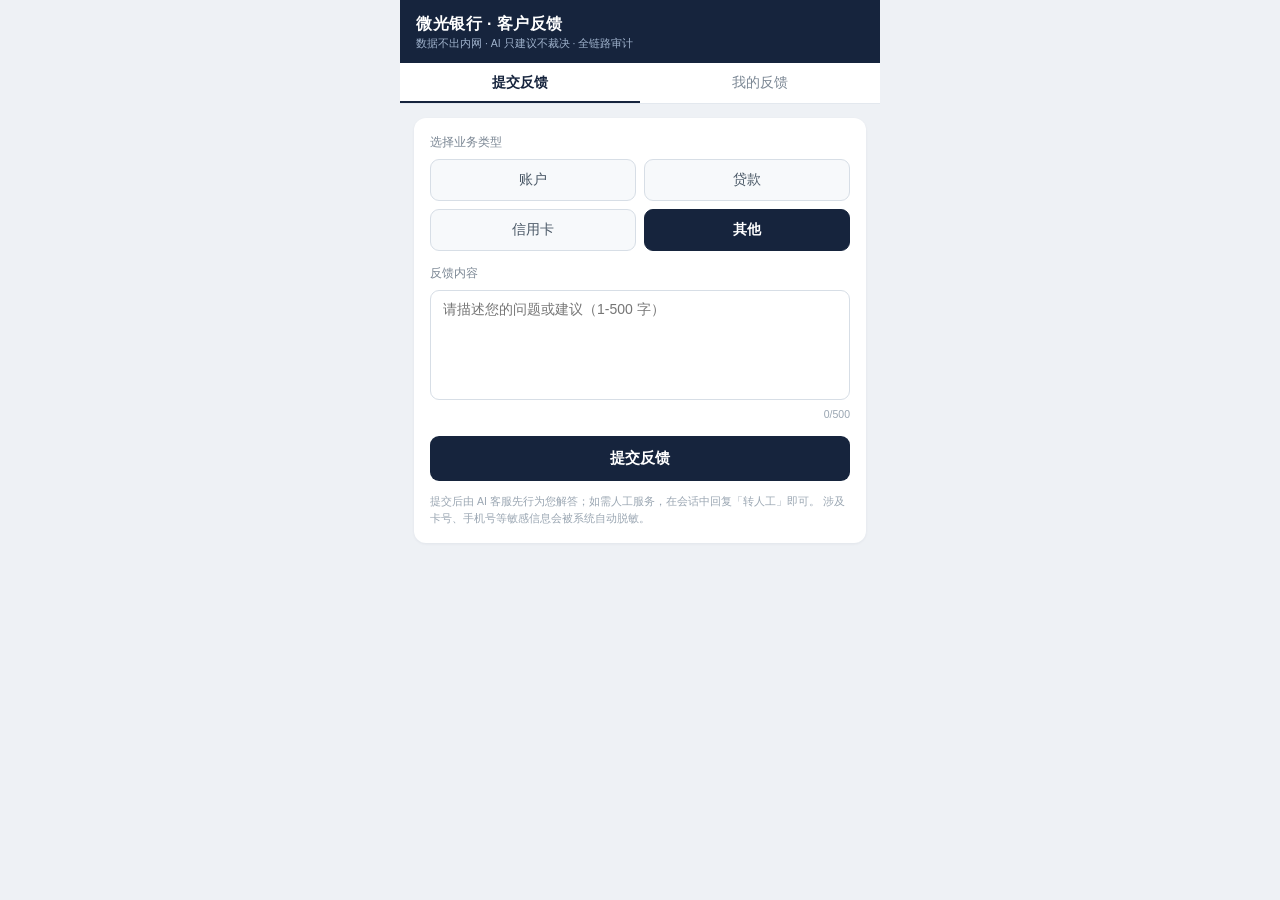
==== h5/index.html @ 015b31b2 "v1.4.2 全量提交：三区架构 + 今日修复（会话续期/强制登录/左侧导航/AI话术/布局优化）" ====
<!DOCTYPE html>
<html lang="zh-CN">
<head>
<meta charset="UTF-8">
<meta name="viewport" content="width=device-width, initial-scale=1.0, maximum-scale=1.0, user-scalable=no">
<title>微光银行 · 客户反馈</title>
<style>
  *{margin:0;padding:0;box-sizing:border-box;-webkit-tap-highlight-color:transparent}
  html,body{height:100%}
  body{font-family:-apple-system,BlinkMacSystemFont,"PingFang SC","Microsoft YaHei",sans-serif;
    background:#eef1f5;color:#26303a;display:flex;justify-content:center}
  .phone{width:100%;max-width:480px;min-height:100%;background:#eef1f5;display:flex;flex-direction:column;position:relative}
  .hd{background:#16243d;color:#fff;padding:14px 16px 12px;position:sticky;top:0;z-index:5}
  .hd h1{font-size:16px;font-weight:600;letter-spacing:.5px}
  .hd p{font-size:10.5px;color:#9fb2cc;margin-top:2px}
  .tabs{display:flex;background:#fff;border-bottom:1px solid #e3e8ee;position:sticky;top:56px;z-index:5}
  .tabs button{flex:1;border:0;background:none;padding:11px 0;font-size:13.5px;color:#7b8794;cursor:pointer}
  .tabs button.on{color:#16243d;font-weight:600;box-shadow:inset 0 -2px 0 #16243d}
  .page{flex:1;padding:14px 14px 90px;display:none}
  .page.on{display:block}
  .card{background:#fff;border-radius:12px;padding:16px;box-shadow:0 1px 3px rgba(22,36,61,.06)}
  .lbl{font-size:12px;color:#7b8794;margin:14px 0 8px}
  .lbl:first-child{margin-top:0}
  .chips{display:grid;grid-template-columns:1fr 1fr;gap:8px}
  .chips button{border:1px solid #d7dee6;background:#f7f9fb;border-radius:9px;padding:11px 0;
    font-size:13.5px;color:#4a5866;cursor:pointer;transition:.15s}
  .chips button.on{background:#16243d;border-color:#16243d;color:#fff;font-weight:600}
  textarea{width:100%;height:110px;border:1px solid #d7dee6;border-radius:9px;padding:10px 12px;
    font-size:14px;resize:none;font-family:inherit;color:#26303a}
  textarea:focus{outline:none;border-color:#16243d}
  .cnt{font-size:10.5px;color:#9aa6b2;text-align:right;margin-top:4px}
  .btn{width:100%;border:0;border-radius:9px;padding:13px 0;font-size:15px;font-weight:600;
    background:#16243d;color:#fff;cursor:pointer;margin-top:16px}
  .btn:disabled{opacity:.45}
  .btn.ghost{background:#fff;color:#16243d;border:1px solid #c6cfda;margin-top:8px;font-weight:500}
  .item{background:#fff;border-radius:10px;padding:12px 14px;margin-bottom:9px;cursor:pointer;
    box-shadow:0 1px 2px rgba(22,36,61,.05)}
  .item .r1{display:flex;justify-content:space-between;align-items:center;gap:8px}
  .item .r1 b{font-size:12.5px;color:#16243d;font-family:Consolas,monospace}
  .item .r2{font-size:12px;color:#7b8794;margin-top:5px;overflow:hidden;text-overflow:ellipsis;white-space:nowrap}
  .chip{display:inline-block;padding:1.5px 9px;border-radius:999px;font-size:10.5px;font-weight:600;white-space:nowrap}
  .st-SUBMITTED{background:#eceff1;color:#546e7a}
  .st-AI_ANSWERING{background:#e3f2fd;color:#1565c0}
  .st-CLOSED_AI{background:#e0f2f1;color:#00695c}
  .st-PENDING_HUMAN{background:#ffebee;color:#c62828}
  .st-HUMAN_ANSWERING{background:#fff8e1;color:#b26a00}
  .st-CLOSED_HUMAN{background:#e8eaf6;color:#3949ab}
  .st-UNKNOWN{background:#eceff1;color:#78909c}
  .empty{text-align:center;color:#9aa6b2;font-size:13px;padding:40px 0}
  .chat{padding:0}
  .msgs{height:calc(100vh - 210px);min-height:300px;overflow-y:auto;padding:14px 12px}
  .m{max-width:78%;margin-bottom:12px;position:relative}
  .m .who{font-size:10px;color:#9aa6b2;margin-bottom:3px}
  .m .bub{padding:9px 12px;border-radius:12px;font-size:13.5px;line-height:1.55;word-break:break-all}
  .m.in{margin-right:auto}
  .m.in .bub{background:#fff;border:1px solid #e3e8ee;border-top-left-radius:3px}
  .m.out{margin-left:auto}
  .m.out .bub{background:#16243d;color:#fff;border-top-right-radius:3px}
  .sys{text-align:center;font-size:10.5px;color:#90a4ae;margin:10px 0}
  .rate{display:flex;gap:8px;padding:0 12px 10px}
  .rate button{flex:1;border:1px solid #c6cfda;background:#fff;border-radius:8px;padding:9px 0;
    font-size:13px;color:#16243d;cursor:pointer}
  .rate button:disabled{opacity:.5}
  .inputbar{display:flex;gap:8px;padding:10px 12px;border-top:1px solid #e3e8ee;background:#fff}
  .inputbar textarea{flex:1;height:40px;border-radius:9px}
  .inputbar button{border:0;border-radius:9px;padding:0 18px;background:#16243d;color:#fff;
    font-size:13.5px;font-weight:600;cursor:pointer}
  .hint{max-width:480px;width:100%;margin:0 auto}
  .demo-note{max-width:480px;margin:14px auto 0;background:#fff;border-radius:10px;padding:10px 14px;
    font-size:11px;color:#7b8794;line-height:1.7}
  .toast{position:fixed;left:50%;top:38%;transform:translateX(-50%);background:rgba(22,36,61,.92);
    color:#fff;padding:10px 18px;border-radius:9px;font-size:13px;z-index:99;display:none}
</style>
</head>
<body>
<div class="phone">
  <div class="hd">
    <h1>微光银行 · 客户反馈</h1>
    <p>数据不出内网 · AI 只建议不裁决 · 全链路审计</p>
  </div>
  <div class="tabs" id="tabs">
    <button data-v="home" class="on">提交反馈</button>
    <button data-v="list">我的反馈</button>
  </div>

  <!-- 提单 -->
  <div class="page on" id="pg-home">
    <div class="card">
      <div class="lbl">选择业务类型</div>
      <div class="chips" id="cats"></div>
      <div class="lbl">反馈内容</div>
      <textarea id="txt" maxlength="500" placeholder="请描述您的问题或建议（1-500 字）"></textarea>
      <div class="cnt"><span id="n">0</span>/500</div>
      <button class="btn" id="submit">提交反馈</button>
      <p style="font-size:10.5px;color:#9aa6b2;margin-top:12px;line-height:1.6">
        提交后由 AI 客服先行为您解答；如需人工服务，在会话中回复「转人工」即可。
        涉及卡号、手机号等敏感信息会被系统自动脱敏。</p>
    </div>
  </div>

  <!-- 列表 -->
  <div class="page" id="pg-list">
    <div id="ticket-list"></div>
    <div class="card" style="margin-top:6px">
      <div class="lbl">凭工单号查询</div>
      <div style="display:flex;gap:8px">
        <input id="qid" placeholder="输入 FB 开头的工单号"
          style="flex:1;border:1px solid #d7dee6;border-radius:9px;padding:10px 12px;font-size:13px">
        <button class="btn" style="width:auto;margin:0;padding:0 18px" id="qbtn">查询</button>
      </div>
    </div>
  </div>

  <!-- 会话 -->
  <div class="page" id="pg-chat">
    <div class="card chat">
      <div class="msgs" id="msgs"></div>
      <div class="rate" id="rate" hidden>
        <button data-v="1">👍 满意</button>
        <button data-v="0">👎 不满意</button>
      </div>
      <div class="inputbar" id="ibar">
        <textarea id="reply" maxlength="500" placeholder="输入消息…"></textarea>
        <button id="send">发送</button>
      </div>
    </div>
  </div>

<div class="toast" id="toast"></div>
</div>
<script>
const CAT = {ACCOUNT:'账户', LOAN:'贷款', CREDIT_CARD:'信用卡', OTHER:'其他'};
const ST = {SUBMITTED:'已受理', AI_ANSWERING:'AI 应答中', CLOSED_AI:'AI 已回复',
  PENDING_HUMAN:'待人工接管', HUMAN_ANSWERING:'人工处理中', CLOSED_HUMAN:'已办结', UNKNOWN:'查询失败'};
const $ = s => document.querySelector(s);

// 伪 openid（与小程序同逻辑：本地生成、长期稳定；生产应 code2session 换取）
let openid = localStorage.getItem('fb_openid');
if (!openid) {
  openid = 'oPoc-' + Date.now() + '-' + Math.random().toString(36).slice(2, 10);
  localStorage.setItem('fb_openid', openid);
}
let fbList = JSON.parse(localStorage.getItem('fb_list') || '[]');
let curFb = null, curTicket = null, timer = null, rated = false, cat = 'OTHER';

async function api(path, method='GET', data) {
  const opt = {method, headers:{'Content-Type':'application/json'}};
  if (data) opt.body = JSON.stringify(data);
  const r = await fetch(path, opt);
  const d = await r.json().catch(() => ({}));
  if (!r.ok) throw new Error(d.detail || ('HTTP ' + r.status));
  return d;
}
function toast(m) {
  const t = $('#toast'); t.textContent = m; t.style.display = 'block';
  setTimeout(() => t.style.display = 'none', 2200);
}
function chip(st) {
  return `<span class="chip st-${st}">${ST[st] || st}</span>`;
}
function show(v) {
  document.querySelectorAll('.page').forEach(p => p.classList.remove('on'));
  document.querySelectorAll('#tabs button').forEach(b => b.classList.toggle('on', b.dataset.v === v));
  $('#pg-' + v).classList.add('on');
  if (v === 'list') renderList();
  if (v === 'home') { clearInterval(timer); timer = null; }
}
document.querySelectorAll('#tabs button').forEach(b => b.onclick = () => show(b.dataset.v));

// 提单页
$('#cats').innerHTML = Object.entries(CAT).map(([k, v]) =>
  `<button data-k="${k}" class="${k === cat ? 'on' : ''}">${v}</button>`).join('');
document.querySelectorAll('#cats button').forEach(b => b.onclick = () => {
  cat = b.dataset.k;
  document.querySelectorAll('#cats button').forEach(x => x.classList.toggle('on', x.dataset.k === cat));
});
$('#txt').oninput = e => $('#n').textContent = e.target.value.length;
$('#submit').onclick = async () => {
  const body = $('#txt').value.trim();
  if (!body) return toast('请填写反馈内容');
  const btn = $('#submit'); btn.disabled = true;
  try {
    const d = await api('/feedback/api/v1/tickets', 'POST', {openid, category: cat, body});
    $('#txt').value = ''; $('#n').textContent = '0';
    if (!fbList.includes(d.fb_id)) { fbList.unshift(d.fb_id); localStorage.setItem('fb_list', JSON.stringify(fbList)); }
    toast(d.verdict === 'pass' ? '提交成功，AI 正在处理' : '已受理');
    openChat(d.fb_id);
  } catch (e) { toast('提交失败：' + e.message); }
  btn.disabled = false;
};

// 列表页
async function renderList() {
  const box = $('#ticket-list');
  if (!fbList.length) { box.innerHTML = '<div class="empty">暂无反馈记录</div>'; return; }
  box.innerHTML = fbList.map(fb => `<div class="item" id="it-${fb}"><div class="r1"><b>${fb}</b><span class="chip st-UNKNOWN">加载中</span></div><div class="r2">…</div></div>`).join('');
  fbList.forEach(async fb => {
    const el = document.getElementById('it-' + fb);
    try {
      const d = await api('/feedback/api/v1/tickets/' + fb + '?openid=' + encodeURIComponent(openid));
      el.querySelector('.r1 span').outerHTML = chip(d.status);
      const last = (d.replies || []).slice(-1)[0];
      el.querySelector('.r2').textContent = CAT[d.category] + ' · ' + (last ? last.body.slice(0, 26) : '（无消息）');
      el.onclick = () => openChat(fb);
    } catch (e) {
      el.querySelector('.r1 span').outerHTML = chip('UNKNOWN');
      el.querySelector('.r2').textContent = e.message;
    }
  });
}
$('#qbtn').onclick = async () => {
  const id = $('#qid').value.trim();
  if (!id) return;
  try {
    await api('/feedback/api/v1/tickets/' + id + '?openid=' + encodeURIComponent(openid));
    if (!fbList.includes(id)) { fbList.unshift(id); localStorage.setItem('fb_list', JSON.stringify(fbList)); }
    openChat(id);
  } catch (e) { toast('查询失败：' + e.message); }
};

// 会话页
function msgHtml(replies) {
  return replies.map(m => {
    if (m.sender === 'system')
      return `<div class="sys">${m.body}<br>${(m.created_at || '').replace('T',' ').slice(5,16)}</div>`;
    const out = m.sender === 'customer';
    const who = m.sender === 'ai' ? '智能客服' : (out ? '我' : '客服');
    return `<div class="m ${out ? 'out' : 'in'}">
      <div class="who">${who} · ${(m.created_at || '').replace('T',' ').slice(5,16)}</div>
      <div class="bub">${m.body}</div></div>`;
  }).join('');
}
async function openChat(fb) {
  curFb = fb; rated = false;
  show('chat');
  await refreshChat();
  clearInterval(timer);
  timer = setInterval(refreshChat, 5000);
}
async function refreshChat() {
  if (!curFb) return;
  try {
    const d = await api('/feedback/api/v1/tickets/' + curFb + '?openid=' + encodeURIComponent(openid));
    curTicket = d;
    const closed = d.status === 'CLOSED_AI' || d.status === 'CLOSED_HUMAN';
    $('#msgs').innerHTML = `<div class="sys">${curFb} · ${CAT[d.category] || d.category} · ${chip(d.status)}</div>` +
      (msgHtml(d.replies || []) || '<div class="sys">暂无消息</div>');
    const box = $('#msgs'); box.scrollTop = box.scrollHeight;
    $('#ibar').hidden = closed;
    $('#rate').hidden = !(rated === false && (d.status === 'AI_ANSWERING' || closed));
    document.querySelectorAll('#rate button').forEach(b => b.disabled = false);
  } catch (e) {
    $('#msgs').innerHTML = `<div class="sys">加载失败：${e.message}</div>`;
  }
}
$('#send').onclick = async () => {
  const box = $('#reply'), body = box.value.trim();
  if (!body || !curFb) return;
  box.value = '';
  try { await api('/feedback/api/v1/tickets/' + curFb + '/messages', 'POST', {openid, body}); }
  catch (e) { toast('发送失败：' + e.message); box.value = body; return; }
  await refreshChat();
};
$('#reply').addEventListener('keydown', e => {
  if (e.key === 'Enter' && !e.shiftKey && !e.isComposing) { e.preventDefault(); $('#send').click(); }
});
document.querySelectorAll('#rate button').forEach(b => b.onclick = async () => {
  if (rated) return;
  try {
    await api('/feedback/api/v1/tickets/' + curFb + '/messages', 'POST',
      {openid, kind: 'eval', body: b.dataset.v});
    rated = true; $('#rate').hidden = true;
    toast('感谢您的评价');
    await refreshChat();
  } catch (e) { toast('评价失败：' + e.message); }
});
</script>
</body>
</html>
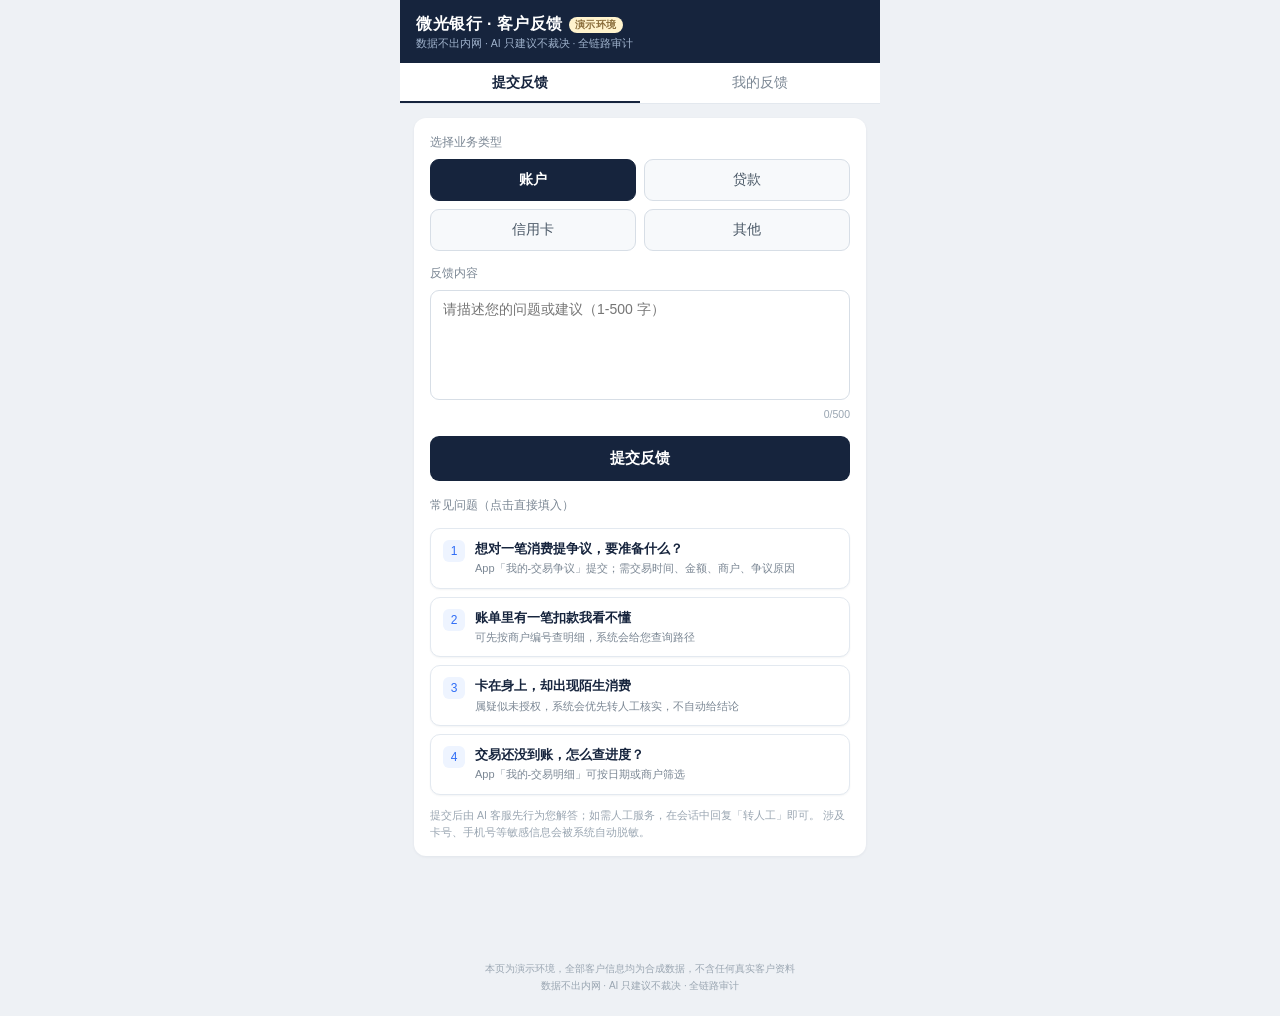
==== commit dd8545c8: "feat(ui): 客户页 FAQ/演示标识/一键再发 + 管理页看板与占比（最大余数法，合计 100%）" ====
--- a/h5/index.html
+++ b/h5/index.html
@@ -68,14 +68,22 @@
   .hint{max-width:480px;width:100%;margin:0 auto}
   .demo-note{max-width:480px;margin:14px auto 0;background:#fff;border-radius:10px;padding:10px 14px;
     font-size:11px;color:#7b8794;line-height:1.7}
-  .toast{position:fixed;left:50%;top:38%;transform:translateX(-50%);background:rgba(22,36,61,.92);
+  .faq{margin-top:14px}
+.faq .item{display:flex;gap:10px;align-items:flex-start;background:#fff;border:1px solid #e3e9f0;border-radius:10px;padding:11px 12px;margin-bottom:8px;cursor:pointer}
+.faq .item:active{border-color:#2f6df6}
+.faq .ico{width:22px;height:22px;border-radius:6px;background:#eef4ff;color:#2f6df6;font-size:12px;display:flex;align-items:center;justify-content:center;flex:0 0 22px}
+.faq .t{font-size:13px;color:#16243d;font-weight:600;line-height:1.4}
+.faq .d{font-size:11px;color:#7b8794;line-height:1.5;margin-top:2px}
+.demo-tag{display:inline-block;margin-left:6px;padding:1px 6px;border-radius:8px;background:#fff3cd;color:#8a6d3b;font-size:10px;vertical-align:middle}
+.foot{padding:14px 6px 22px;text-align:center;font-size:10px;color:#9aa6b2;line-height:1.7}
+.toast{position:fixed;left:50%;top:38%;transform:translateX(-50%);background:rgba(22,36,61,.92);
     color:#fff;padding:10px 18px;border-radius:9px;font-size:13px;z-index:99;display:none}
 </style>
 </head>
 <body>
 <div class="phone">
   <div class="hd">
-    <h1>微光银行 · 客户反馈</h1>
+    <h1>微光银行 · 客户反馈<span class="demo-tag">演示环境</span></h1>
     <p>数据不出内网 · AI 只建议不裁决 · 全链路审计</p>
   </div>
   <div class="tabs" id="tabs">
@@ -92,6 +100,8 @@
       <textarea id="txt" maxlength="500" placeholder="请描述您的问题或建议（1-500 字）"></textarea>
       <div class="cnt"><span id="n">0</span>/500</div>
       <button class="btn" id="submit">提交反馈</button>
+      <div class="lbl" style="margin-top:16px">常见问题（点击直接填入）</div>
+      <div class="faq" id="faq"></div>
       <p style="font-size:10.5px;color:#9aa6b2;margin-top:12px;line-height:1.6">
         提交后由 AI 客服先行为您解答；如需人工服务，在会话中回复「转人工」即可。
         涉及卡号、手机号等敏感信息会被系统自动脱敏。</p>
@@ -126,12 +136,27 @@
     </div>
   </div>
 
+<div class="foot">
+  本页为演示环境，全部客户信息均为合成数据，不含任何真实客户资料<br>
+  数据不出内网 · AI 只建议不裁决 · 全链路审计
+</div>
 <div class="toast" id="toast"></div>
 </div>
 <script>
+// —— 补丁 v1.5.0-fix7：时间戳按浏览器本地时区显示（服务端以 UTC 落库，直接切字符串会差 8 小时）
+function fmtTs(s){
+  if(!s) return '';
+  const raw = String(s);
+  const iso = /[zZ]$|[+-]\d{2}:?\d{2}$/.test(raw) ? raw : raw + 'Z';
+  const d = new Date(iso);
+  if (isNaN(d.getTime())) return raw.replace('T',' ').slice(5,16);
+  const p = n => String(n).padStart(2,'0');
+  return `${p(d.getMonth()+1)}-${p(d.getDate())} ${p(d.getHours())}:${p(d.getMinutes())}`;
+}
+
 const CAT = {ACCOUNT:'账户', LOAN:'贷款', CREDIT_CARD:'信用卡', OTHER:'其他'};
 const ST = {SUBMITTED:'已受理', AI_ANSWERING:'AI 应答中', CLOSED_AI:'AI 已回复',
-  PENDING_HUMAN:'待人工接管', HUMAN_ANSWERING:'人工处理中', CLOSED_HUMAN:'已办结', UNKNOWN:'查询失败'};
+  PENDING_HUMAN:'已转人工跟进', HUMAN_ANSWERING:'人工处理中', CLOSED_HUMAN:'已办结', UNKNOWN:'查询失败'};
 const $ = s => document.querySelector(s);
 
 // 伪 openid（与小程序同逻辑：本地生成、长期稳定；生产应 code2session 换取）
@@ -141,7 +166,7 @@
   localStorage.setItem('fb_openid', openid);
 }
 let fbList = JSON.parse(localStorage.getItem('fb_list') || '[]');
-let curFb = null, curTicket = null, timer = null, rated = false, cat = 'OTHER';
+let curFb = null, curTicket = null, timer = null, rated = false, cat = 'ACCOUNT', lastBody = '', lastCat = 'ACCOUNT';
 
 async function api(path, method='GET', data) {
   const opt = {method, headers:{'Content-Type':'application/json'}};
@@ -170,6 +195,24 @@
 // 提单页
 $('#cats').innerHTML = Object.entries(CAT).map(([k, v]) =>
   `<button data-k="${k}" class="${k === cat ? 'on' : ''}">${v}</button>`).join('');
+// —— 补丁 v1.5.0-fix9：常见问题前置（内容取自生效规则 R-DISPUTE-01/02、R-TXN-01/02、R-UNAUTH-01）
+const FAQ = [
+  { k: 'ACCOUNT', t: '想对一笔消费提争议，要准备什么？', d: 'App「我的-交易争议」提交；需交易时间、金额、商户、争议原因', v: '我想对一笔消费提争议，需要准备哪些材料？' },
+  { k: 'ACCOUNT', t: '账单里有一笔扣款我看不懂', d: '可先按商户编号查明细，系统会给您查询路径', v: '账单里有一笔扣款我不认识，想核对是什么费用。' },
+  { k: 'CREDIT_CARD', t: '卡在身上，却出现陌生消费', d: '属疑似未授权，系统会优先转人工核实，不自动给结论', v: '卡一直在我身边，却出现一笔陌生消费，需要处理。' },
+  { k: 'ACCOUNT', t: '交易还没到账，怎么查进度？', d: 'App「我的-交易明细」可按日期或商户筛选', v: '我的一笔交易还没到账，想查一下处理进度。' }
+];
+$('#faq').innerHTML = FAQ.map((f, i) => `<div class="item" data-i="${i}">
+  <div class="ico">${i + 1}</div><div><div class="t">${f.t}</div><div class="d">${f.d}</div></div></div>`).join('');
+document.querySelectorAll('#faq .item').forEach(el => {
+  el.onclick = () => {
+    const f = FAQ[+el.dataset.i];
+    cat = f.k;
+    document.querySelectorAll('#cats button').forEach(x => x.classList.toggle('on', x.dataset.k === cat));
+    $('#txt').value = f.v; $('#n').textContent = f.v.length;
+    $('#txt').focus(); toast('已填入，可直接提交');
+  };
+});
 document.querySelectorAll('#cats button').forEach(b => b.onclick = () => {
   cat = b.dataset.k;
   document.querySelectorAll('#cats button').forEach(x => x.classList.toggle('on', x.dataset.k === cat));
@@ -177,6 +220,7 @@
 $('#txt').oninput = e => $('#n').textContent = e.target.value.length;
 $('#submit').onclick = async () => {
   const body = $('#txt').value.trim();
+  lastBody = body; lastCat = cat;
   if (!body) return toast('请填写反馈内容');
   const btn = $('#submit'); btn.disabled = true;
   try {
@@ -185,7 +229,7 @@
     if (!fbList.includes(d.fb_id)) { fbList.unshift(d.fb_id); localStorage.setItem('fb_list', JSON.stringify(fbList)); }
     toast(d.verdict === 'pass' ? '提交成功，AI 正在处理' : '已受理');
     openChat(d.fb_id);
-  } catch (e) { toast('提交失败：' + e.message); }
+  } catch (e) { const m=/不存在|not found/i.test(e.message||'') ? '提交失败，请稍后重试' : e.message; toast(m); }
   btn.disabled = false;
 };
 
@@ -200,7 +244,7 @@
       const d = await api('/feedback/api/v1/tickets/' + fb + '?openid=' + encodeURIComponent(openid));
       el.querySelector('.r1 span').outerHTML = chip(d.status);
       const last = (d.replies || []).slice(-1)[0];
-      el.querySelector('.r2').textContent = CAT[d.category] + ' · ' + (last ? last.body.slice(0, 26) : '（无消息）');
+      el.querySelector('.r2').textContent = CAT[d.category] + ' · ' + (last ? desensitize(last.body).slice(0, 26) : '（无消息）');
       el.onclick = () => openChat(fb);
     } catch (e) {
       el.querySelector('.r1 span').outerHTML = chip('UNKNOWN');
@@ -215,19 +259,38 @@
     await api('/feedback/api/v1/tickets/' + id + '?openid=' + encodeURIComponent(openid));
     if (!fbList.includes(id)) { fbList.unshift(id); localStorage.setItem('fb_list', JSON.stringify(fbList)); }
     openChat(id);
-  } catch (e) { toast('查询失败：' + e.message); }
+  } catch (e) { const m=/不存在|未找到|not found/i.test(e.message||'') ? '未找到该工单，请核对工单号' : e.message; toast(m); }
 };
 
 // 会话页
+
+// —— 补丁 v1.5.0-fix4：令牌兜底（复原失败时不得回显内部令牌）——
+function desensitize(s){
+  if (!s) return s;
+  let out = s;
+  // 带数字前缀的金额令牌：39.AMOUNT_001 / 15600.00 AMOUNT_002
+  out = out.replace(/[\d.,]*\s*AMOUNT_\d{3}/g, '该笔金额');
+  out = out.replace(/[\d.,]*\s*CARD_\d{3}/g, '卡号尾号****');
+  out = out.replace(/NAME_\d{3}/g, '客户');
+  out = out.replace(/PHONE_\d{3}/g, '预留手机号');
+  out = out.replace(/ID_\d{3}/g, '证件信息');
+  out = out.replace(/MERCHANT_\d{3}/g, '该商户');
+  out = out.replace(/[A-Z]{2,}_\d{3}/g, '相关信息');
+  out = out.replace(/您好，客户[，,。]/g, '您好，');
+  out = out.replace(/尊敬的\s*客户[，,]\s*您好[！!]?/g, '您好！');
+  out = out.replace(/\s{2,}/g, ' ').replace(/\s+([，。！？、])/g, '$1');
+  out = out.replace(/([！？。，])\1+/g, '$1').replace(/[！？]\s*。/g, '。');
+  return out;
+}
 function msgHtml(replies) {
   return replies.map(m => {
     if (m.sender === 'system')
-      return `<div class="sys">${m.body}<br>${(m.created_at || '').replace('T',' ').slice(5,16)}</div>`;
+      return `<div class="sys">${desensitize(m.body)}<br>${fmtTs(m.created_at)}</div>`;
     const out = m.sender === 'customer';
     const who = m.sender === 'ai' ? '智能客服' : (out ? '我' : '客服');
     return `<div class="m ${out ? 'out' : 'in'}">
-      <div class="who">${who} · ${(m.created_at || '').replace('T',' ').slice(5,16)}</div>
-      <div class="bub">${m.body}</div></div>`;
+      <div class="who">${who} · ${fmtTs(m.created_at)}</div>
+      <div class="bub">${desensitize(m.body)}</div></div>`;
   }).join('');
 }
 async function openChat(fb) {
@@ -243,8 +306,39 @@
     const d = await api('/feedback/api/v1/tickets/' + curFb + '?openid=' + encodeURIComponent(openid));
     curTicket = d;
     const closed = d.status === 'CLOSED_AI' || d.status === 'CLOSED_HUMAN';
-    $('#msgs').innerHTML = `<div class="sys">${curFb} · ${CAT[d.category] || d.category} · ${chip(d.status)}</div>` +
+    $('#msgs').innerHTML = `<div class="sys">${curFb} · ${CAT[d.category] || d.category} · ${chip(d.status)}${d.created_at ? ' · 创建于 ' + fmtTs(d.created_at) : ''}</div>` +
       (msgHtml(d.replies || []) || '<div class="sys">暂无消息</div>');
+    // —— 补丁 v1.5.0-fix6：AI 长时间未回应时的如实提示（不谎称已转人工）
+    // —— 补丁 v1.5.0-fix8：超时如实提示 + 一键再发（不谎称已转人工）
+    if (d.status === 'AI_ANSWERING') {
+      const t0 = Date.parse(d.created_at || '') || 0;
+      const waited = t0 ? (Date.now() - t0) : 0;
+      if (waited > 60000 && !(d.replies || []).length) {
+        const more = waited > 120000 ? '已超过 2 分钟，建议重新提交或联系人工客服。' : '如长时间没有回应，可重新提交一次。';
+        $('#msgs').innerHTML += `<div class="sys">AI 处理时间较长，工单仍在排队。${more}
+          <button class="ghost" id="resend" style="margin-left:8px">再发一次</button></div>`;
+        const rs = document.querySelector('#resend');
+        if (rs) rs.onclick = async () => {
+          if (!lastBody) return;
+          rs.disabled = true; rs.textContent = '提交中…';
+          try {
+            const nd = await api('/feedback/api/v1/tickets', 'POST', {openid, category: lastCat, body: lastBody});
+            if (!fbList.includes(nd.fb_id)) { fbList.unshift(nd.fb_id); localStorage.setItem('fb_list', JSON.stringify(fbList)); }
+            toast('已重新提交'); openChat(nd.fb_id);
+          } catch (e) { toast('提交失败：' + e.message); rs.disabled = false; rs.textContent = '再发一次'; }
+        };
+      }
+    }
+    // —— 补丁 v1.5.0-fix8：转人工后给自助指引（内容取自生效规则 R-DISPUTE-01/02 与 R-TXN-01/02）
+    if (d.status === 'PENDING_HUMAN' && !(d.replies || []).some(m => m.sender === 'system' && /自助指引/.test(m.body || ''))) {
+      const GUIDE = {
+        DISPUTE: '「我的」→「交易争议」→ 选择对应交易提交；需备：交易时间、金额、商户名称、争议原因。客服不代提交、不承诺时限。',
+        TXN: '「我的」→「交易明细」按日期或商户筛选；商户不明时可用商户编号查询。',
+        OTHER: '可在手机银行 APP 的「我的 - 帮助中心」查看办理路径，或等待人工客服回电。'
+      };
+      const g = /争议|退款|盗刷|陌生消费/.test(lastBody) ? GUIDE.DISPUTE : /交易|到账|扣款|查询/.test(lastBody) ? GUIDE.TXN : GUIDE.OTHER;
+      $('#msgs').innerHTML += `<div class="sys" style="text-align:left;line-height:1.6"><b>自助指引（业务规则摘要）</b><br>${g}</div>`;
+    }
     const box = $('#msgs'); box.scrollTop = box.scrollHeight;
     $('#ibar').hidden = closed;
     $('#rate').hidden = !(rated === false && (d.status === 'AI_ANSWERING' || closed));
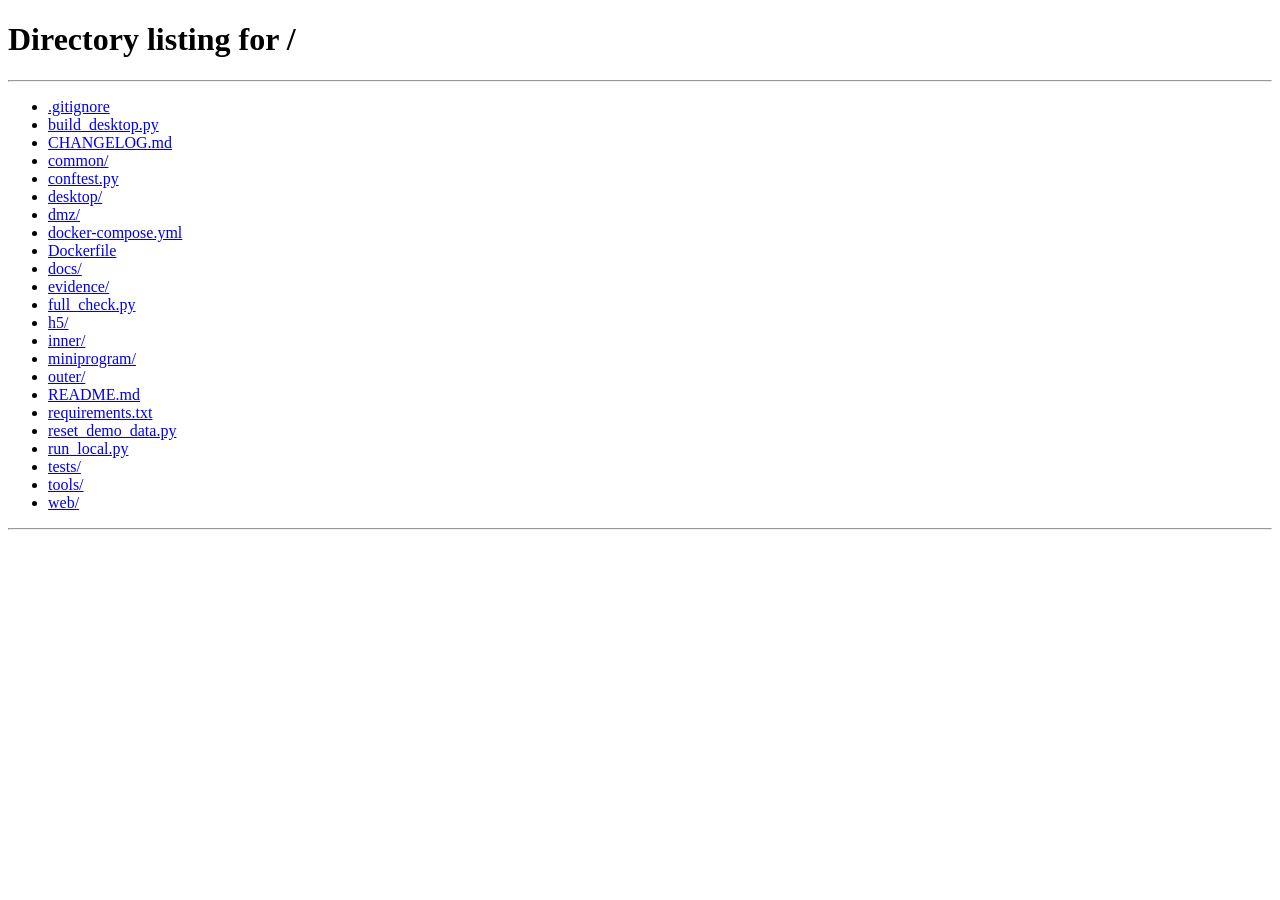
==== commit b40aadf9: "feat: 客户入口登录化（/ 登录页、/app 客户页、/emp 员工入口）+ 页面禁缓存" ====
--- a/h5/index.html
+++ b/h5/index.html
@@ -138,8 +138,18 @@
 
 <div class="foot">
   本页为演示环境，全部客户信息均为合成数据，不含任何真实客户资料<br>
-  数据不出内网 · AI 只建议不裁决 · 全链路审计
+  数据不出内网 · AI 只建议不裁决 · 全链路审计<br>
+  <span id="who"></span> · <a href="#" id="logout" style="color:#2f6df6;text-decoration:none">退出登录</a>
 </div>
+<script>
+  (function(){
+    const a = localStorage.getItem('fb_acct') || '';
+    const who = document.getElementById('who');
+    if (who) who.textContent = a ? ('当前客户 ' + a.replace(/(\d{3})\d{4}(\d{4})/, '$1****$2')) : '';
+    const lo = document.getElementById('logout');
+    if (lo) lo.onclick = (e) => { e.preventDefault(); localStorage.removeItem('fb_openid'); localStorage.removeItem('fb_acct'); location.replace('/'); };
+  })();
+</script>
 <div class="toast" id="toast"></div>
 </div>
 <script>
@@ -159,12 +169,10 @@
   PENDING_HUMAN:'已转人工跟进', HUMAN_ANSWERING:'人工处理中', CLOSED_HUMAN:'已办结', UNKNOWN:'查询失败'};
 const $ = s => document.querySelector(s);
 
-// 伪 openid（与小程序同逻辑：本地生成、长期稳定；生产应 code2session 换取）
+// openid 来自登录页（真实环境由 code2session 换取；此处沿用同一 key，未登录一律回登录页）
 let openid = localStorage.getItem('fb_openid');
-if (!openid) {
-  openid = 'oPoc-' + Date.now() + '-' + Math.random().toString(36).slice(2, 10);
-  localStorage.setItem('fb_openid', openid);
-}
+if (!openid) { location.replace('/'); }
+const acct = localStorage.getItem('fb_acct') || '';
 let fbList = JSON.parse(localStorage.getItem('fb_list') || '[]');
 let curFb = null, curTicket = null, timer = null, rated = false, cat = 'ACCOUNT', lastBody = '', lastCat = 'ACCOUNT';
 
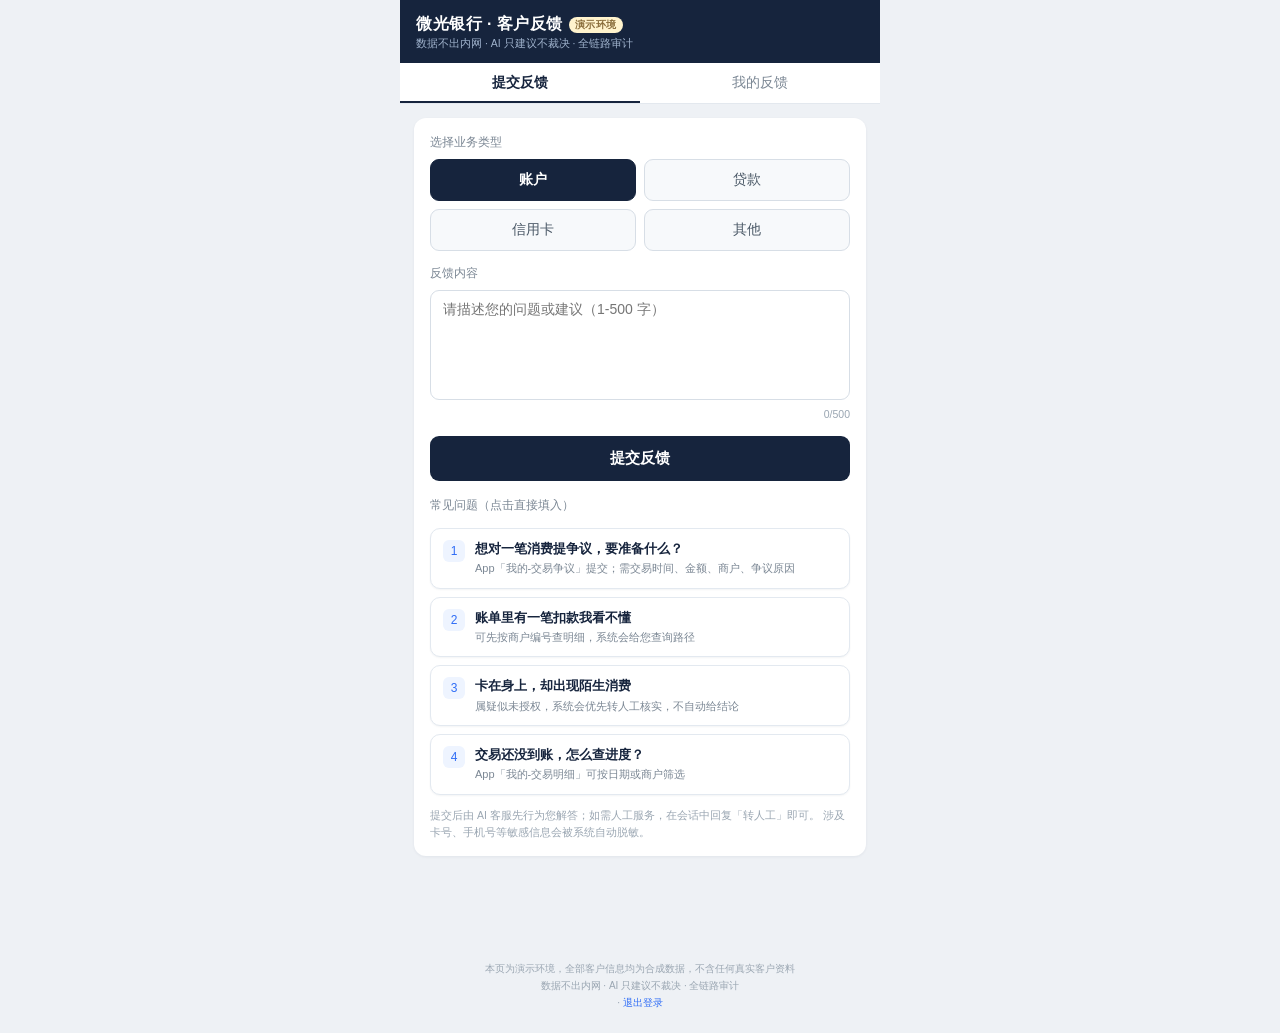
==== commit 74654b7c: "feat(entry): 对外入口改为与内网同款登录页（坐席/管理/客户体验三标签）" ====
--- a/h5/index.html
+++ b/h5/index.html
@@ -169,9 +169,13 @@
   PENDING_HUMAN:'已转人工跟进', HUMAN_ANSWERING:'人工处理中', CLOSED_HUMAN:'已办结', UNKNOWN:'查询失败'};
 const $ = s => document.querySelector(s);
 
-// openid 来自登录页（真实环境由 code2session 换取；此处沿用同一 key，未登录一律回登录页）
+// openid：优先用登录页写入的客户号；直接打开 /app 时给一个演示号（生产由 code2session 换取）
 let openid = localStorage.getItem('fb_openid');
-if (!openid) { location.replace('/'); }
+if (!openid) {
+  openid = 'oPoc-13800138000';
+  localStorage.setItem('fb_openid', openid);
+  localStorage.setItem('fb_acct', '13800138000');
+}
 const acct = localStorage.getItem('fb_acct') || '';
 let fbList = JSON.parse(localStorage.getItem('fb_list') || '[]');
 let curFb = null, curTicket = null, timer = null, rated = false, cat = 'ACCOUNT', lastBody = '', lastCat = 'ACCOUNT';
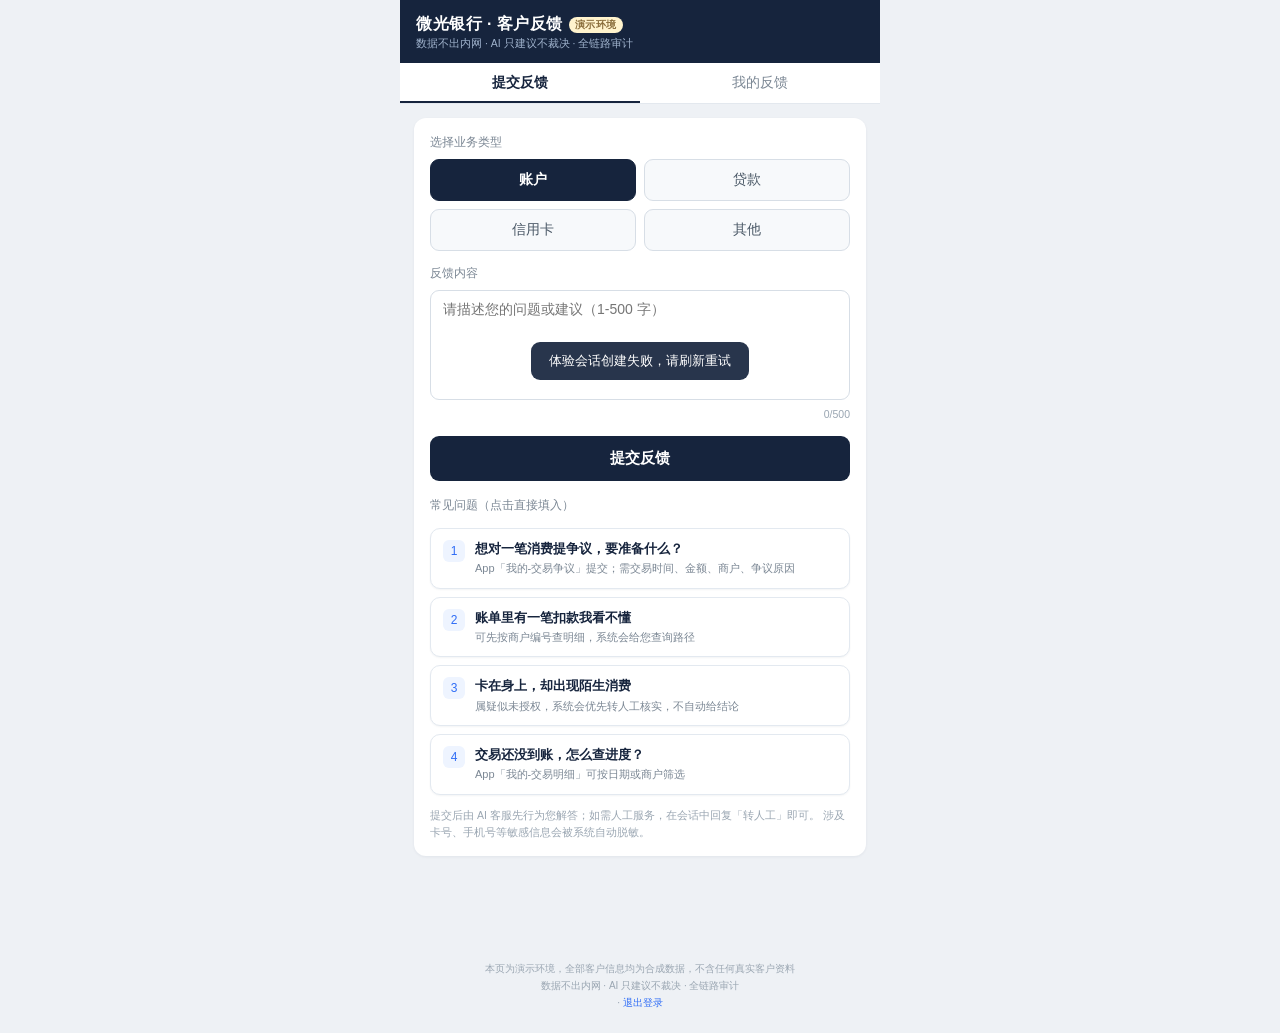
==== commit 1a478474: "feat(auth): 客户访客会话（服务端签发/TTL/401 拦截）+ 入口页三模块 + 内部空白实名登录" ====
--- a/h5/index.html
+++ b/h5/index.html
@@ -143,11 +143,11 @@
 </div>
 <script>
   (function(){
-    const a = localStorage.getItem('fb_acct') || '';
+    const g = (() => { try { return JSON.parse(localStorage.getItem('fb_guest') || 'null'); } catch (e) { return null; } })();
     const who = document.getElementById('who');
-    if (who) who.textContent = a ? ('当前客户 ' + a.replace(/(\d{3})\d{4}(\d{4})/, '$1****$2')) : '';
+    if (who) who.textContent = g && g.openid ? ('体验会话 ' + String(g.openid).slice(-6)) : '';
     const lo = document.getElementById('logout');
-    if (lo) lo.onclick = (e) => { e.preventDefault(); localStorage.removeItem('fb_openid'); localStorage.removeItem('fb_acct'); location.replace('/'); };
+    if (lo) lo.onclick = (e) => { e.preventDefault(); localStorage.removeItem('fb_guest'); location.replace('/'); };
   })();
 </script>
 <div class="toast" id="toast"></div>
@@ -169,22 +169,35 @@
   PENDING_HUMAN:'已转人工跟进', HUMAN_ANSWERING:'人工处理中', CLOSED_HUMAN:'已办结', UNKNOWN:'查询失败'};
 const $ = s => document.querySelector(s);
 
-// openid：优先用登录页写入的客户号；直接打开 /app 时给一个演示号（生产由 code2session 换取）
-let openid = localStorage.getItem('fb_openid');
-if (!openid) {
-  openid = 'oPoc-13800138000';
-  localStorage.setItem('fb_openid', openid);
-  localStorage.setItem('fb_acct', '13800138000');
-}
-const acct = localStorage.getItem('fb_acct') || '';
+// v1.5.4：客户页不再拿手机号当身份，统一用后端签发的临时访客会话（2 小时有效）
+let GS = null, openid = '';
+function _guestStored(){ try { return JSON.parse(localStorage.getItem('fb_guest') || 'null'); } catch (e) { return null; } }
+async function _issueGuest(){
+  const r = await fetch('/feedback/api/v1/guest_session', {method: 'POST', headers: {'Content-Type': 'application/json'}});
+  const d = await r.json().catch(() => ({}));
+  if (!r.ok || !d.token) throw new Error(d.detail || '体验会话创建失败');
+  const g = {openid: d.openid, token: d.token, exp: d.expires_at};
+  localStorage.setItem('fb_guest', JSON.stringify(g));
+  return g;
+}
+async function ensureGuest(){
+  let g = _guestStored();
+  if (!g || !g.token || !g.openid || new Date(g.exp).getTime() <= Date.now()) g = await _issueGuest();
+  return g;
+}
+const guestReady = ensureGuest().then(g => { GS = g; openid = g.openid; return g; })
+  .catch(() => { toast('体验会话创建失败，请刷新重试'); throw new Error('guest_session_failed'); });
 let fbList = JSON.parse(localStorage.getItem('fb_list') || '[]');
 let curFb = null, curTicket = null, timer = null, rated = false, cat = 'ACCOUNT', lastBody = '', lastCat = 'ACCOUNT';
 
 async function api(path, method='GET', data) {
+  const g = await guestReady;                    // 保证访客会话有效
+  const url = path + (path.includes('?') ? '&' : '?') + 'token=' + encodeURIComponent(g.token);
   const opt = {method, headers:{'Content-Type':'application/json'}};
-  if (data) opt.body = JSON.stringify(data);
-  const r = await fetch(path, opt);
+  if (data) opt.body = JSON.stringify(Object.assign({}, data, {guest_token: g.token, openid: g.openid}));
+  const r = await fetch(url, opt);
   const d = await r.json().catch(() => ({}));
+  if (r.status === 401) { localStorage.removeItem('fb_guest'); location.replace('/'); }
   if (!r.ok) throw new Error(d.detail || ('HTTP ' + r.status));
   return d;
 }
